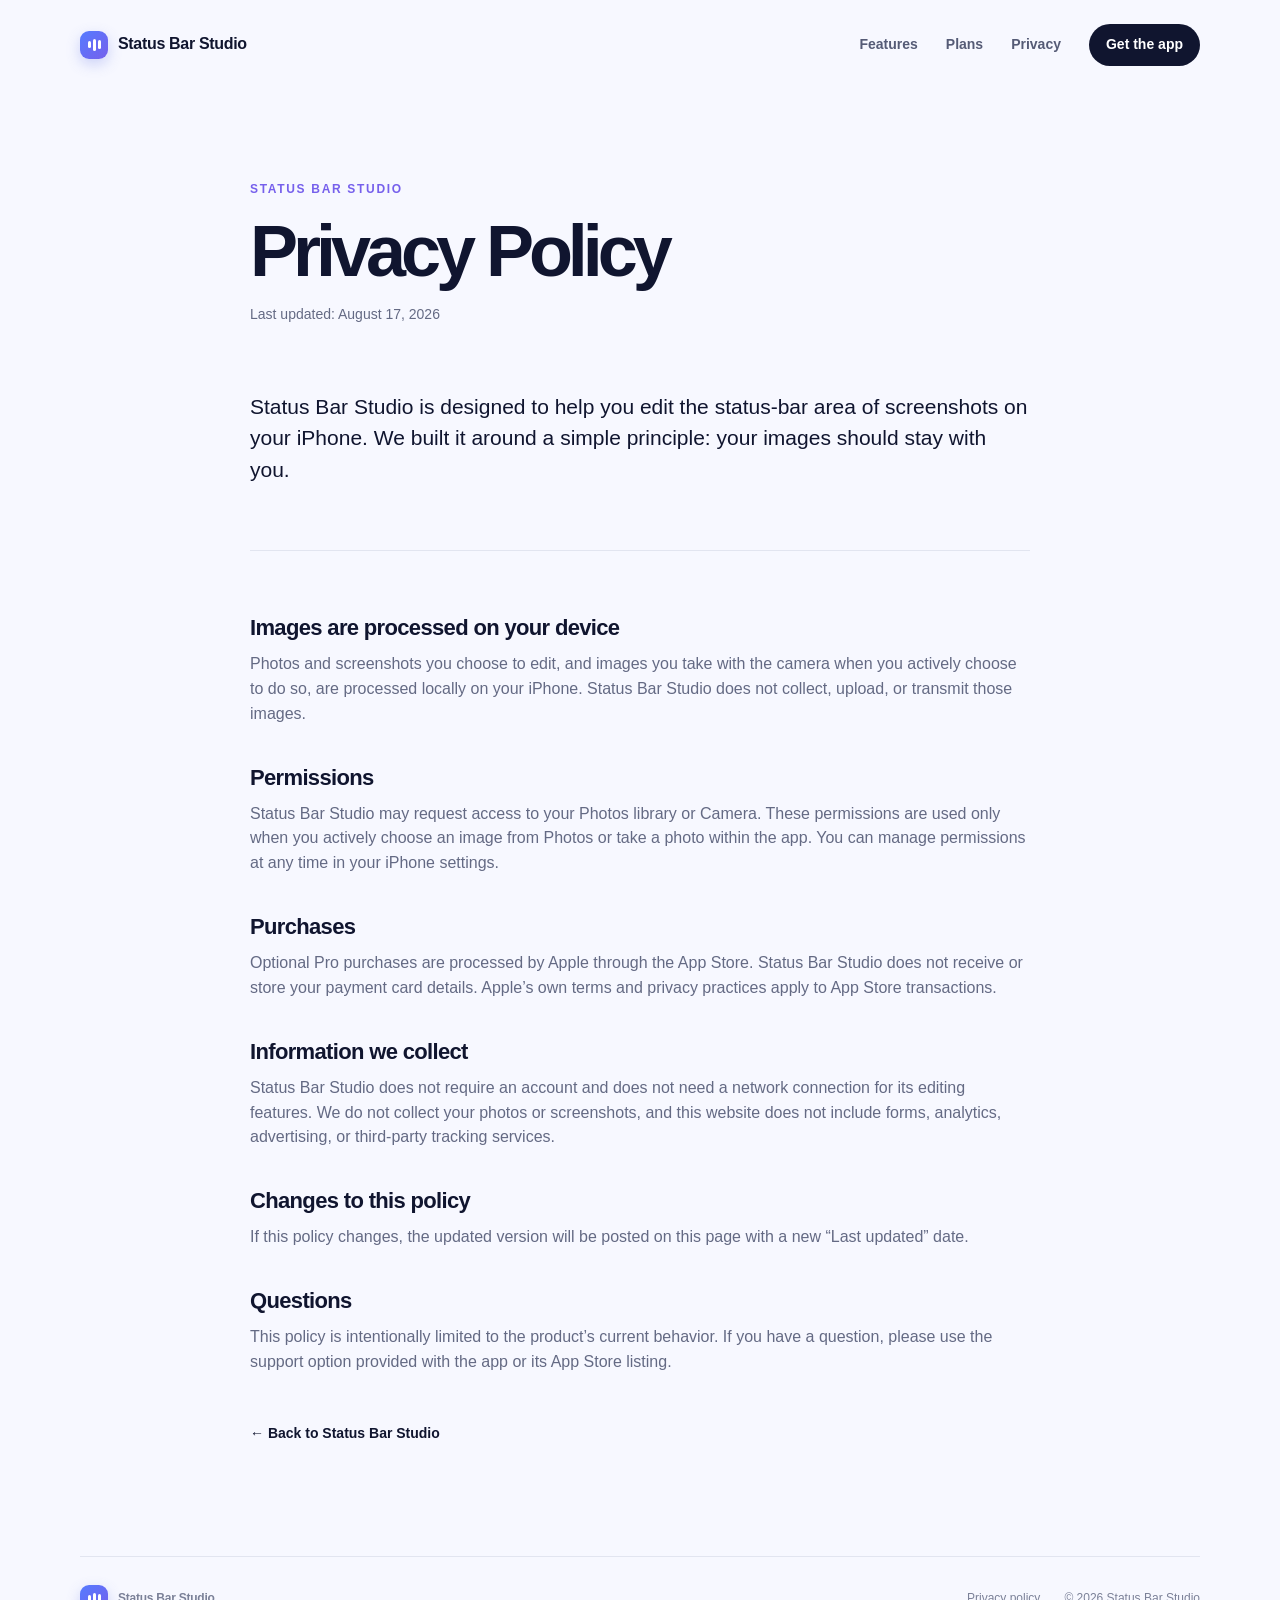
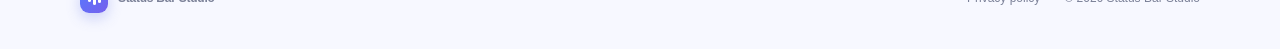
==== privacy/index.html @ 8bffb2fb "feat: add Status Bar Studio marketing site" ====
<!doctype html>
<html lang="en">
  <head>
    <meta charset="utf-8">
    <meta name="viewport" content="width=device-width, initial-scale=1">
    <meta name="description" content="Privacy policy for Status Bar Studio. Photos and screenshots are processed locally on your iPhone.">
    <meta name="theme-color" content="#f7f8ff">
    <title>Privacy Policy — Status Bar Studio</title>
    <link rel="stylesheet" href="../styles.css">
    <script defer src="../script.js"></script>
  </head>
  <body>
    <header class="site-header"><a class="brand" href="../" aria-label="Status Bar Studio home"><span class="brand-mark" aria-hidden="true"><span></span><span></span><span></span></span><span>Status Bar Studio</span></a><button class="menu-toggle" type="button" aria-expanded="false" aria-controls="site-nav">Menu</button><nav id="site-nav" class="site-nav" aria-label="Main navigation"><a href="../#features">Features</a><a href="../#plans">Plans</a><a href="./" aria-current="page">Privacy</a><a class="nav-cta" href="../#plans">Get the app</a></nav></header>
    <main class="legal-page section-shell"><p class="eyebrow">Status Bar Studio</p><h1>Privacy Policy</h1><p class="legal-updated">Last updated: August 17, 2026</p><div class="legal-intro"><p>Status Bar Studio is designed to help you edit the status-bar area of screenshots on your iPhone. We built it around a simple principle: your images should stay with you.</p></div><div class="legal-content"><h2>Images are processed on your device</h2><p>Photos and screenshots you choose to edit, and images you take with the camera when you actively choose to do so, are processed locally on your iPhone. Status Bar Studio does not collect, upload, or transmit those images.</p><h2>Permissions</h2><p>Status Bar Studio may request access to your Photos library or Camera. These permissions are used only when you actively choose an image from Photos or take a photo within the app. You can manage permissions at any time in your iPhone settings.</p><h2>Purchases</h2><p>Optional Pro purchases are processed by Apple through the App Store. Status Bar Studio does not receive or store your payment card details. Apple’s own terms and privacy practices apply to App Store transactions.</p><h2>Information we collect</h2><p>Status Bar Studio does not require an account and does not need a network connection for its editing features. We do not collect your photos or screenshots, and this website does not include forms, analytics, advertising, or third-party tracking services.</p><h2>Changes to this policy</h2><p>If this policy changes, the updated version will be posted on this page with a new “Last updated” date.</p><h2>Questions</h2><p>This policy is intentionally limited to the product’s current behavior. If you have a question, please use the support option provided with the app or its App Store listing.</p></div><a class="back-link" href="../">← Back to Status Bar Studio</a></main>
    <footer class="site-footer section-shell"><a class="brand" href="../"><span class="brand-mark" aria-hidden="true"><span></span><span></span><span></span></span><span>Status Bar Studio</span></a><div class="footer-links"><a href="./">Privacy policy</a><span>© <span id="year">2026</span> Status Bar Studio</span></div></footer>
  </body>
</html>
---- styles.css ----
:root{--ink:#10152f;--muted:#646a84;--line:#e2e5f0;--blue:#557bff;--purple:#7660ec;--soft:#f7f8ff;--white:#fff;--shadow:0 24px 70px rgba(63,72,142,.15)}*{box-sizing:border-box}html{scroll-behavior:smooth}body{margin:0;color:var(--ink);background:var(--soft);font-family:-apple-system,BlinkMacSystemFont,"Segoe UI",sans-serif;line-height:1.55}a{color:inherit;text-decoration:none}a:focus-visible,button:focus-visible{outline:3px solid #1c8fff;outline-offset:4px}.section-shell,.site-header{width:min(1120px,calc(100% - 40px));margin-inline:auto}.site-header{display:flex;align-items:center;justify-content:space-between;padding:24px 0}.brand{display:inline-flex;align-items:center;gap:10px;font-weight:750;letter-spacing:-.02em}.brand-mark{width:28px;height:28px;border-radius:9px;background:linear-gradient(135deg,var(--blue),var(--purple));display:inline-flex;align-items:center;justify-content:center;gap:2px;box-shadow:0 5px 14px #6877e64d}.brand-mark span{width:3px;border-radius:3px;background:#fff}.brand-mark span:nth-child(1){height:7px}.brand-mark span:nth-child(2){height:12px}.brand-mark span:nth-child(3){height:9px}.site-nav{display:flex;gap:28px;align-items:center;font-size:14px;font-weight:600;color:#555b76}.site-nav a:hover,.footer-links a:hover,.text-link:hover,.arrow-link:hover{color:var(--purple)}.nav-cta{color:var(--white)!important;background:var(--ink);border-radius:999px;padding:10px 17px}.menu-toggle{display:none;border:0;background:none;color:var(--ink);font:inherit;font-weight:650}.hero{min-height:650px;display:grid;grid-template-columns:1fr 1fr;align-items:center;gap:40px;padding-top:40px;padding-bottom:55px}.eyebrow{margin:0 0 16px;color:var(--purple);font-size:12px;letter-spacing:.14em;font-weight:800;text-transform:uppercase}.eyebrow-dot{display:inline-block;width:7px;height:7px;border-radius:50%;background:var(--blue);margin-right:8px;vertical-align:1px}.hero h1{font-size:clamp(48px,6vw,76px);line-height:1.02;letter-spacing:-.065em;margin:0 0 24px}.hero h1 em{font-style:normal;background:linear-gradient(110deg,var(--blue),var(--purple));background-clip:text;-webkit-background-clip:text;color:transparent}.hero-lede{max-width:475px;color:var(--muted);font-size:18px}.hero-actions{display:flex;align-items:center;gap:24px;margin:32px 0 20px}.button{display:inline-flex;align-items:center;justify-content:center;gap:10px;border-radius:999px;padding:13px 20px;font-weight:750;font-size:14px;transition:transform .2s,box-shadow .2s}.button:hover{transform:translateY(-2px);box-shadow:0 10px 24px #4c60bb33}.button-primary{color:#fff;background:linear-gradient(110deg,var(--blue),var(--purple))}.text-link,.arrow-link{font-weight:750;font-size:14px}.hero-note{font-size:13px;color:#747a91}.hero-note span{color:var(--purple)}.hero-art{height:500px;position:relative}.glow{position:absolute;border-radius:50%;filter:blur(2px)}.glow-one{width:300px;height:300px;background:#b7c4ff99;top:100px;left:80px}.glow-two{width:180px;height:180px;background:#d9c7ff99;right:0;top:0}.phone{position:absolute;width:205px;height:410px;border:7px solid #25294c;border-radius:34px;padding:7px;background:#31355b;box-shadow:var(--shadow)}.phone-front{right:75px;top:55px;transform:rotate(7deg);z-index:2}.phone-back{left:55px;top:100px;transform:rotate(-12deg);opacity:.8}.phone-screen{height:100%;border-radius:22px;position:relative;overflow:hidden;padding:18px 14px;color:#fff}.screen-blue{background:linear-gradient(155deg,#9fc4ff,#5267de 58%,#8e72e5)}.screen-purple{background:linear-gradient(155deg,#d6c8ff,#7061d7 58%,#4d62bd)}.status-time{font-size:12px;font-weight:700;position:absolute;top:14px;left:20px}.status-icons{position:absolute;top:15px;right:17px;display:flex;gap:3px}.status-icons i{display:block;width:8px;height:6px;border-radius:3px;background:#fff}.preview-card{position:absolute;top:112px;left:16px;right:16px;padding:20px 14px;border-radius:18px;background:#ffffff2e;backdrop-filter:blur(6px)}.preview-card span{font-size:10px;opacity:.8}.preview-card strong{display:block;margin-top:8px;font-size:22px;line-height:1.1}.preview-bottom{position:absolute;bottom:20px;left:20px;right:20px;height:6px;background:#ffffff5e;border-radius:6px}.floating-chip{position:absolute;z-index:3;background:#fff;padding:10px 14px;border-radius:14px;box-shadow:0 12px 30px #4853932e;font-size:12px;font-weight:750;color:var(--ink)}.floating-chip:first-letter{color:var(--purple)}.chip-top{right:0;top:92px}.chip-bottom{left:10px;bottom:70px}.trust-strip{border-top:1px solid var(--line);border-bottom:1px solid var(--line);padding:20px 0;display:flex;align-items:center;gap:18px;color:#8a8fa3;font-size:10px;letter-spacing:.14em;font-weight:800}.strip-line{height:1px;background:var(--line);flex:1}.intro{display:grid;grid-template-columns:1.1fr .9fr;gap:60px;padding-top:130px;padding-bottom:110px}.intro h2,.section-heading h2,.privacy-callout h2{font-size:clamp(34px,4vw,52px);letter-spacing:-.055em;line-height:1.05;margin:0}.intro-copy{align-self:end;color:var(--muted);font-size:17px;max-width:410px}.arrow-link{display:inline-block;color:var(--ink);margin-top:14px}.arrow-link span{color:var(--purple);margin-left:8px}.feature-section{padding-bottom:125px}.section-heading{margin-bottom:38px}.feature-grid{display:grid;grid-template-columns:repeat(3,1fr);gap:18px}.feature-card{background:var(--white);border:1px solid #eaebf3;border-radius:24px;padding:27px;min-height:250px;box-shadow:0 8px 30px #6a71a00b}.feature-card-large{grid-row:span 2;min-height:518px;background:linear-gradient(150deg,#eef2ff,#fff 65%)}.feature-card-wide{grid-column:span 2;min-height:250px;background:#ebe8ff}.card-number{color:#8b91a6;font-size:12px;font-weight:800;letter-spacing:.1em}.feature-card h3{font-size:22px;letter-spacing:-.03em;margin:26px 0 8px}.feature-card p{color:var(--muted);font-size:14px;margin:0;max-width:300px}.mini-editor{height:230px;margin-top:20px;border-radius:18px;background:linear-gradient(135deg,#7a98ff,#7966dc);position:relative;color:#fff;box-shadow:0 16px 25px #5d6fd633}.mini-time{position:absolute;top:18px;left:20px;font-weight:750}.mini-wifi{position:absolute;right:20px;top:18px}.edit-handle{position:absolute;bottom:22px;left:20px;right:20px;height:52px;border:2px solid #fff;border-radius:12px}.card-icon{font-size:38px;color:var(--purple);margin-top:28px}.history-dots{display:flex;gap:7px;margin-top:31px}.history-dots span{display:block;width:45px;height:45px;border-radius:12px;background:#fff}.history-dots span:nth-child(2){background:#b5aff5}.plans-section{padding:95px 0 120px}.centered{text-align:center}.centered>p:last-child{color:var(--muted);margin:16px auto 40px}.plan-grid{display:grid;grid-template-columns:repeat(3,1fr);gap:18px}.plan-card{background:#fff;border:1px solid var(--line);border-radius:23px;padding:30px}.plan-card-featured{color:#fff;background:linear-gradient(145deg,#5b7ff8,#7960dd);border-color:transparent;transform:translateY(-12px);box-shadow:0 20px 45px #6475d44d}.plan-label{font-weight:800;margin:0 0 20px}.popular{float:right;background:#ffffff29;border-radius:99px;padding:3px 8px;font-size:10px}.plan-card h3{font-size:37px;letter-spacing:-.06em;margin:0}.plan-card h3 span{display:block;color:var(--muted);font-size:13px;letter-spacing:0;font-weight:500;margin-top:3px}.plan-card-featured h3 span,.plan-card-featured p{color:#e3e5ff}.plan-card>p:not(.plan-label){color:var(--muted);font-size:14px;margin:10px 0 25px}.button-light{border:1px solid var(--line);width:100%}.button-white{background:#fff;color:var(--ink);width:100%}.pricing-note{text-align:center;color:#8b90a4;font-size:12px;margin:28px 0 0}.privacy-callout{display:flex;align-items:center;gap:34px;padding:55px 65px;margin-bottom:100px;background:#e9ecff;border-radius:30px}.privacy-symbol{display:grid;place-items:center;width:73px;height:73px;border-radius:22px;color:#fff;background:linear-gradient(135deg,var(--blue),var(--purple));font-size:42px}.privacy-callout p:not(.eyebrow){color:#5d6380;max-width:670px}.site-footer{border-top:1px solid var(--line);padding:28px 0 36px;display:flex;justify-content:space-between;align-items:center;font-size:12px;color:#7b8198}.footer-links{display:flex;gap:24px}.legal-page{max-width:780px;padding:90px 0 110px}.legal-page h1{font-size:clamp(48px,8vw,72px);letter-spacing:-.07em;line-height:1.05;margin:0 0 12px}.legal-updated{color:var(--muted);font-size:14px}.legal-intro{font-size:21px;line-height:1.5;padding:30px 0 12px}.legal-content{border-top:1px solid var(--line);margin-top:32px;padding-top:26px}.legal-content h2{font-size:22px;letter-spacing:-.03em;margin:34px 0 7px}.legal-content p{color:var(--muted);margin:0}.back-link{display:inline-block;margin-top:48px;font-weight:750;font-size:14px}@media(max-width:760px){.section-shell,.site-header{width:min(100% - 32px,560px)}.site-header{padding:18px 0}.menu-toggle{display:block}.site-nav{display:none;position:absolute;top:68px;left:16px;right:16px;z-index:10;flex-direction:column;align-items:stretch;gap:0;padding:10px;background:#fff;border:1px solid var(--line);border-radius:18px;box-shadow:var(--shadow)}.site-nav.is-open{display:flex}.site-nav a{padding:12px 14px}.hero{display:block;padding-top:58px;min-height:0}.hero h1{font-size:52px}.hero-art{height:420px;margin-top:25px;transform:scale(.86);transform-origin:top center}.phone-front{right:42px}.phone-back{left:20px}.chip-top{right:5px}.chip-bottom{left:0}.trust-strip{gap:8px;justify-content:space-between;font-size:8px}.strip-line{display:none}.intro{display:block;padding-top:90px;padding-bottom:80px}.intro-copy{margin-top:26px}.feature-grid,.plan-grid{grid-template-columns:1fr}.feature-card-large{grid-row:auto;min-height:440px}.feature-card-wide{grid-column:auto}.plans-section{padding-top:70px}.plan-card-featured{transform:none}.privacy-callout{display:block;padding:32px;margin-bottom:70px}.privacy-symbol{margin-bottom:24px}.site-footer{display:block}.footer-links{margin-top:18px;flex-wrap:wrap}.legal-page{padding-top:65px}.legal-intro{font-size:18px}}
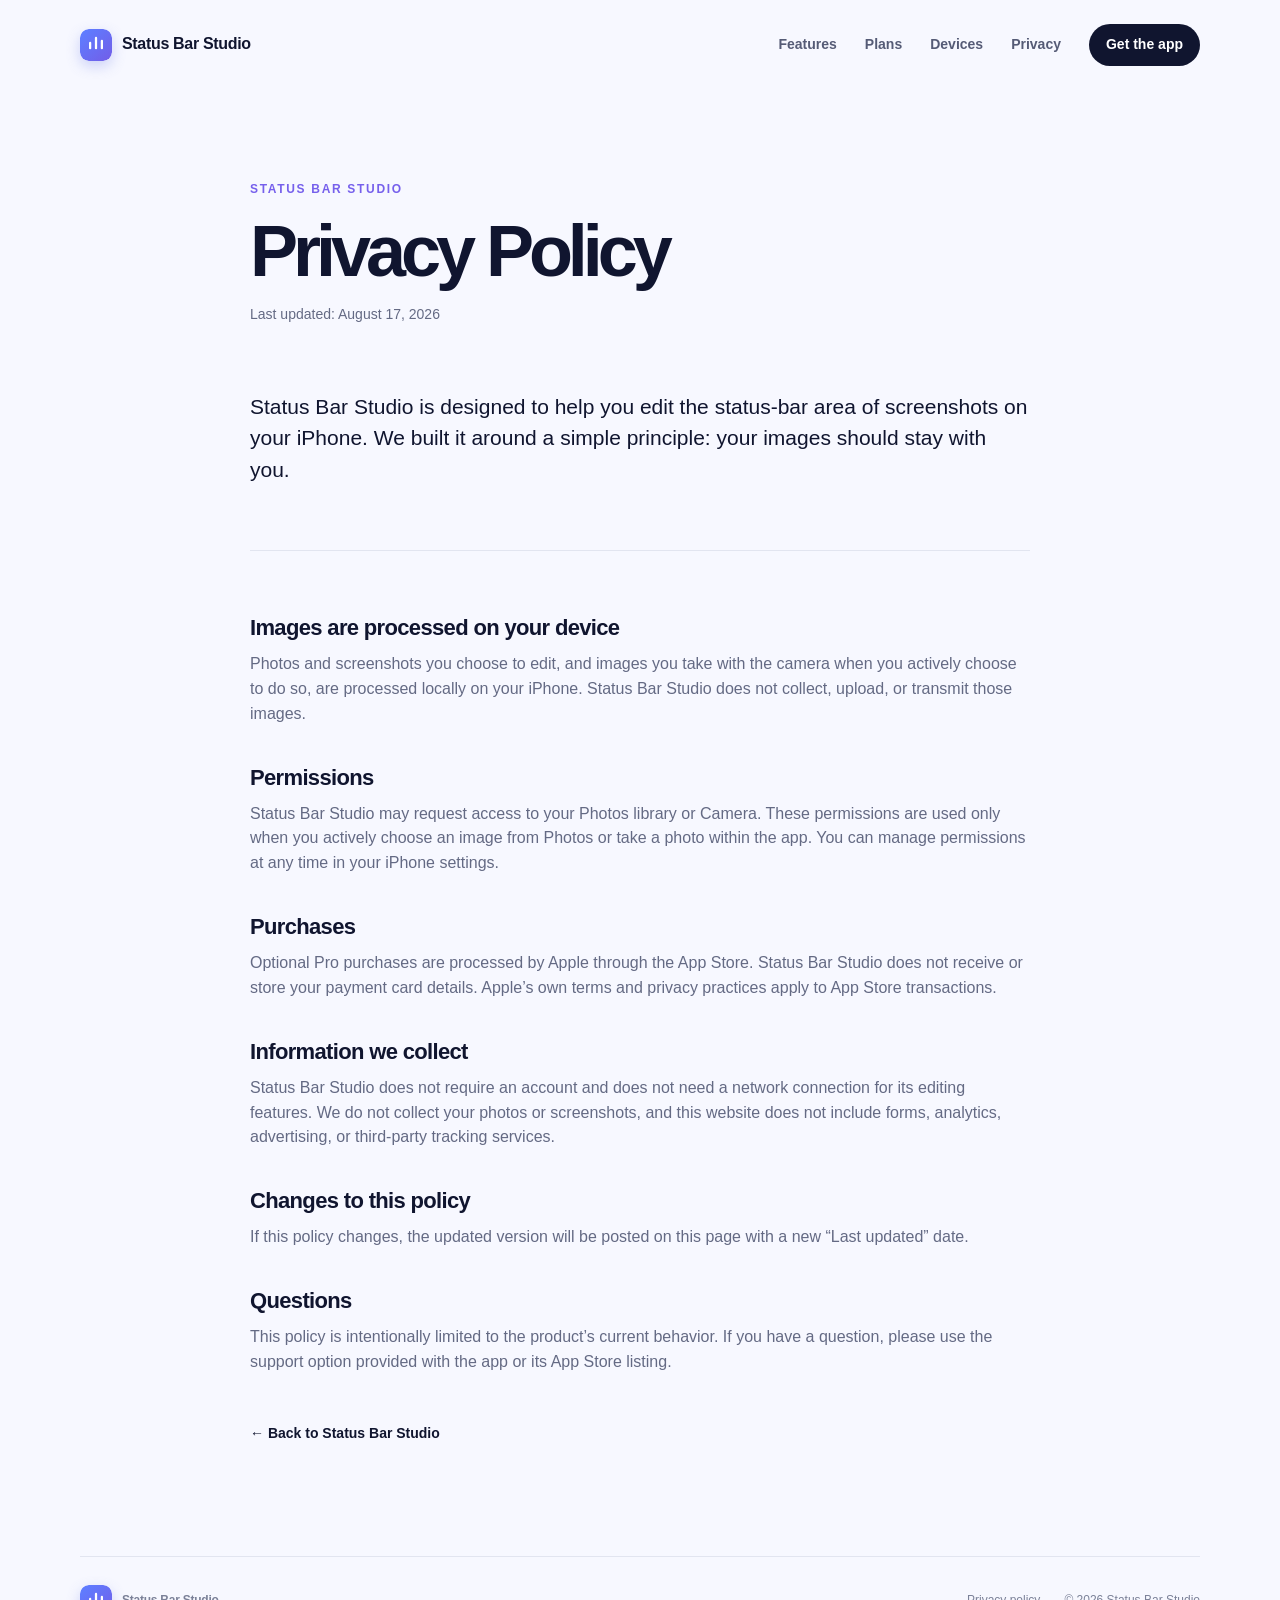
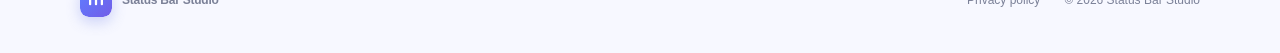
==== commit 90dc412c: "feat: refresh website branding and device support" ====
--- a/privacy/index.html
+++ b/privacy/index.html
@@ -10,8 +10,8 @@
     <script defer src="../script.js"></script>
   </head>
   <body>
-    <header class="site-header"><a class="brand" href="../" aria-label="Status Bar Studio home"><span class="brand-mark" aria-hidden="true"><span></span><span></span><span></span></span><span>Status Bar Studio</span></a><button class="menu-toggle" type="button" aria-expanded="false" aria-controls="site-nav">Menu</button><nav id="site-nav" class="site-nav" aria-label="Main navigation"><a href="../#features">Features</a><a href="../#plans">Plans</a><a href="./" aria-current="page">Privacy</a><a class="nav-cta" href="../#plans">Get the app</a></nav></header>
+    <header class="site-header"><a class="brand" href="../" aria-label="Status Bar Studio home"><img class="brand-icon" src="../assets/app-icon.svg" alt=""><span>Status Bar Studio</span></a><button class="menu-toggle" type="button" aria-expanded="false" aria-controls="site-nav">Menu</button><nav id="site-nav" class="site-nav" aria-label="Main navigation"><a href="../#features">Features</a><a href="../#plans">Plans</a><a href="../#devices">Devices</a><a href="./" aria-current="page">Privacy</a><a class="nav-cta" href="../#plans">Get the app</a></nav></header>
     <main class="legal-page section-shell"><p class="eyebrow">Status Bar Studio</p><h1>Privacy Policy</h1><p class="legal-updated">Last updated: August 17, 2026</p><div class="legal-intro"><p>Status Bar Studio is designed to help you edit the status-bar area of screenshots on your iPhone. We built it around a simple principle: your images should stay with you.</p></div><div class="legal-content"><h2>Images are processed on your device</h2><p>Photos and screenshots you choose to edit, and images you take with the camera when you actively choose to do so, are processed locally on your iPhone. Status Bar Studio does not collect, upload, or transmit those images.</p><h2>Permissions</h2><p>Status Bar Studio may request access to your Photos library or Camera. These permissions are used only when you actively choose an image from Photos or take a photo within the app. You can manage permissions at any time in your iPhone settings.</p><h2>Purchases</h2><p>Optional Pro purchases are processed by Apple through the App Store. Status Bar Studio does not receive or store your payment card details. Apple’s own terms and privacy practices apply to App Store transactions.</p><h2>Information we collect</h2><p>Status Bar Studio does not require an account and does not need a network connection for its editing features. We do not collect your photos or screenshots, and this website does not include forms, analytics, advertising, or third-party tracking services.</p><h2>Changes to this policy</h2><p>If this policy changes, the updated version will be posted on this page with a new “Last updated” date.</p><h2>Questions</h2><p>This policy is intentionally limited to the product’s current behavior. If you have a question, please use the support option provided with the app or its App Store listing.</p></div><a class="back-link" href="../">← Back to Status Bar Studio</a></main>
-    <footer class="site-footer section-shell"><a class="brand" href="../"><span class="brand-mark" aria-hidden="true"><span></span><span></span><span></span></span><span>Status Bar Studio</span></a><div class="footer-links"><a href="./">Privacy policy</a><span>© <span id="year">2026</span> Status Bar Studio</span></div></footer>
+    <footer class="site-footer section-shell"><a class="brand" href="../"><img class="brand-icon" src="../assets/app-icon.svg" alt=""><span>Status Bar Studio</span></a><div class="footer-links"><a href="./">Privacy policy</a><span>© <span id="year">2026</span> Status Bar Studio</span></div></footer>
   </body>
 </html>
--- a/styles.css
+++ b/styles.css
@@ -1 +1,3 @@
 :root{--ink:#10152f;--muted:#646a84;--line:#e2e5f0;--blue:#557bff;--purple:#7660ec;--soft:#f7f8ff;--white:#fff;--shadow:0 24px 70px rgba(63,72,142,.15)}*{box-sizing:border-box}html{scroll-behavior:smooth}body{margin:0;color:var(--ink);background:var(--soft);font-family:-apple-system,BlinkMacSystemFont,"Segoe UI",sans-serif;line-height:1.55}a{color:inherit;text-decoration:none}a:focus-visible,button:focus-visible{outline:3px solid #1c8fff;outline-offset:4px}.section-shell,.site-header{width:min(1120px,calc(100% - 40px));margin-inline:auto}.site-header{display:flex;align-items:center;justify-content:space-between;padding:24px 0}.brand{display:inline-flex;align-items:center;gap:10px;font-weight:750;letter-spacing:-.02em}.brand-mark{width:28px;height:28px;border-radius:9px;background:linear-gradient(135deg,var(--blue),var(--purple));display:inline-flex;align-items:center;justify-content:center;gap:2px;box-shadow:0 5px 14px #6877e64d}.brand-mark span{width:3px;border-radius:3px;background:#fff}.brand-mark span:nth-child(1){height:7px}.brand-mark span:nth-child(2){height:12px}.brand-mark span:nth-child(3){height:9px}.site-nav{display:flex;gap:28px;align-items:center;font-size:14px;font-weight:600;color:#555b76}.site-nav a:hover,.footer-links a:hover,.text-link:hover,.arrow-link:hover{color:var(--purple)}.nav-cta{color:var(--white)!important;background:var(--ink);border-radius:999px;padding:10px 17px}.menu-toggle{display:none;border:0;background:none;color:var(--ink);font:inherit;font-weight:650}.hero{min-height:650px;display:grid;grid-template-columns:1fr 1fr;align-items:center;gap:40px;padding-top:40px;padding-bottom:55px}.eyebrow{margin:0 0 16px;color:var(--purple);font-size:12px;letter-spacing:.14em;font-weight:800;text-transform:uppercase}.eyebrow-dot{display:inline-block;width:7px;height:7px;border-radius:50%;background:var(--blue);margin-right:8px;vertical-align:1px}.hero h1{font-size:clamp(48px,6vw,76px);line-height:1.02;letter-spacing:-.065em;margin:0 0 24px}.hero h1 em{font-style:normal;background:linear-gradient(110deg,var(--blue),var(--purple));background-clip:text;-webkit-background-clip:text;color:transparent}.hero-lede{max-width:475px;color:var(--muted);font-size:18px}.hero-actions{display:flex;align-items:center;gap:24px;margin:32px 0 20px}.button{display:inline-flex;align-items:center;justify-content:center;gap:10px;border-radius:999px;padding:13px 20px;font-weight:750;font-size:14px;transition:transform .2s,box-shadow .2s}.button:hover{transform:translateY(-2px);box-shadow:0 10px 24px #4c60bb33}.button-primary{color:#fff;background:linear-gradient(110deg,var(--blue),var(--purple))}.text-link,.arrow-link{font-weight:750;font-size:14px}.hero-note{font-size:13px;color:#747a91}.hero-note span{color:var(--purple)}.hero-art{height:500px;position:relative}.glow{position:absolute;border-radius:50%;filter:blur(2px)}.glow-one{width:300px;height:300px;background:#b7c4ff99;top:100px;left:80px}.glow-two{width:180px;height:180px;background:#d9c7ff99;right:0;top:0}.phone{position:absolute;width:205px;height:410px;border:7px solid #25294c;border-radius:34px;padding:7px;background:#31355b;box-shadow:var(--shadow)}.phone-front{right:75px;top:55px;transform:rotate(7deg);z-index:2}.phone-back{left:55px;top:100px;transform:rotate(-12deg);opacity:.8}.phone-screen{height:100%;border-radius:22px;position:relative;overflow:hidden;padding:18px 14px;color:#fff}.screen-blue{background:linear-gradient(155deg,#9fc4ff,#5267de 58%,#8e72e5)}.screen-purple{background:linear-gradient(155deg,#d6c8ff,#7061d7 58%,#4d62bd)}.status-time{font-size:12px;font-weight:700;position:absolute;top:14px;left:20px}.status-icons{position:absolute;top:15px;right:17px;display:flex;gap:3px}.status-icons i{display:block;width:8px;height:6px;border-radius:3px;background:#fff}.preview-card{position:absolute;top:112px;left:16px;right:16px;padding:20px 14px;border-radius:18px;background:#ffffff2e;backdrop-filter:blur(6px)}.preview-card span{font-size:10px;opacity:.8}.preview-card strong{display:block;margin-top:8px;font-size:22px;line-height:1.1}.preview-bottom{position:absolute;bottom:20px;left:20px;right:20px;height:6px;background:#ffffff5e;border-radius:6px}.floating-chip{position:absolute;z-index:3;background:#fff;padding:10px 14px;border-radius:14px;box-shadow:0 12px 30px #4853932e;font-size:12px;font-weight:750;color:var(--ink)}.floating-chip:first-letter{color:var(--purple)}.chip-top{right:0;top:92px}.chip-bottom{left:10px;bottom:70px}.trust-strip{border-top:1px solid var(--line);border-bottom:1px solid var(--line);padding:20px 0;display:flex;align-items:center;gap:18px;color:#8a8fa3;font-size:10px;letter-spacing:.14em;font-weight:800}.strip-line{height:1px;background:var(--line);flex:1}.intro{display:grid;grid-template-columns:1.1fr .9fr;gap:60px;padding-top:130px;padding-bottom:110px}.intro h2,.section-heading h2,.privacy-callout h2{font-size:clamp(34px,4vw,52px);letter-spacing:-.055em;line-height:1.05;margin:0}.intro-copy{align-self:end;color:var(--muted);font-size:17px;max-width:410px}.arrow-link{display:inline-block;color:var(--ink);margin-top:14px}.arrow-link span{color:var(--purple);margin-left:8px}.feature-section{padding-bottom:125px}.section-heading{margin-bottom:38px}.feature-grid{display:grid;grid-template-columns:repeat(3,1fr);gap:18px}.feature-card{background:var(--white);border:1px solid #eaebf3;border-radius:24px;padding:27px;min-height:250px;box-shadow:0 8px 30px #6a71a00b}.feature-card-large{grid-row:span 2;min-height:518px;background:linear-gradient(150deg,#eef2ff,#fff 65%)}.feature-card-wide{grid-column:span 2;min-height:250px;background:#ebe8ff}.card-number{color:#8b91a6;font-size:12px;font-weight:800;letter-spacing:.1em}.feature-card h3{font-size:22px;letter-spacing:-.03em;margin:26px 0 8px}.feature-card p{color:var(--muted);font-size:14px;margin:0;max-width:300px}.mini-editor{height:230px;margin-top:20px;border-radius:18px;background:linear-gradient(135deg,#7a98ff,#7966dc);position:relative;color:#fff;box-shadow:0 16px 25px #5d6fd633}.mini-time{position:absolute;top:18px;left:20px;font-weight:750}.mini-wifi{position:absolute;right:20px;top:18px}.edit-handle{position:absolute;bottom:22px;left:20px;right:20px;height:52px;border:2px solid #fff;border-radius:12px}.card-icon{font-size:38px;color:var(--purple);margin-top:28px}.history-dots{display:flex;gap:7px;margin-top:31px}.history-dots span{display:block;width:45px;height:45px;border-radius:12px;background:#fff}.history-dots span:nth-child(2){background:#b5aff5}.plans-section{padding:95px 0 120px}.centered{text-align:center}.centered>p:last-child{color:var(--muted);margin:16px auto 40px}.plan-grid{display:grid;grid-template-columns:repeat(3,1fr);gap:18px}.plan-card{background:#fff;border:1px solid var(--line);border-radius:23px;padding:30px}.plan-card-featured{color:#fff;background:linear-gradient(145deg,#5b7ff8,#7960dd);border-color:transparent;transform:translateY(-12px);box-shadow:0 20px 45px #6475d44d}.plan-label{font-weight:800;margin:0 0 20px}.popular{float:right;background:#ffffff29;border-radius:99px;padding:3px 8px;font-size:10px}.plan-card h3{font-size:37px;letter-spacing:-.06em;margin:0}.plan-card h3 span{display:block;color:var(--muted);font-size:13px;letter-spacing:0;font-weight:500;margin-top:3px}.plan-card-featured h3 span,.plan-card-featured p{color:#e3e5ff}.plan-card>p:not(.plan-label){color:var(--muted);font-size:14px;margin:10px 0 25px}.button-light{border:1px solid var(--line);width:100%}.button-white{background:#fff;color:var(--ink);width:100%}.pricing-note{text-align:center;color:#8b90a4;font-size:12px;margin:28px 0 0}.privacy-callout{display:flex;align-items:center;gap:34px;padding:55px 65px;margin-bottom:100px;background:#e9ecff;border-radius:30px}.privacy-symbol{display:grid;place-items:center;width:73px;height:73px;border-radius:22px;color:#fff;background:linear-gradient(135deg,var(--blue),var(--purple));font-size:42px}.privacy-callout p:not(.eyebrow){color:#5d6380;max-width:670px}.site-footer{border-top:1px solid var(--line);padding:28px 0 36px;display:flex;justify-content:space-between;align-items:center;font-size:12px;color:#7b8198}.footer-links{display:flex;gap:24px}.legal-page{max-width:780px;padding:90px 0 110px}.legal-page h1{font-size:clamp(48px,8vw,72px);letter-spacing:-.07em;line-height:1.05;margin:0 0 12px}.legal-updated{color:var(--muted);font-size:14px}.legal-intro{font-size:21px;line-height:1.5;padding:30px 0 12px}.legal-content{border-top:1px solid var(--line);margin-top:32px;padding-top:26px}.legal-content h2{font-size:22px;letter-spacing:-.03em;margin:34px 0 7px}.legal-content p{color:var(--muted);margin:0}.back-link{display:inline-block;margin-top:48px;font-weight:750;font-size:14px}@media(max-width:760px){.section-shell,.site-header{width:min(100% - 32px,560px)}.site-header{padding:18px 0}.menu-toggle{display:block}.site-nav{display:none;position:absolute;top:68px;left:16px;right:16px;z-index:10;flex-direction:column;align-items:stretch;gap:0;padding:10px;background:#fff;border:1px solid var(--line);border-radius:18px;box-shadow:var(--shadow)}.site-nav.is-open{display:flex}.site-nav a{padding:12px 14px}.hero{display:block;padding-top:58px;min-height:0}.hero h1{font-size:52px}.hero-art{height:420px;margin-top:25px;transform:scale(.86);transform-origin:top center}.phone-front{right:42px}.phone-back{left:20px}.chip-top{right:5px}.chip-bottom{left:0}.trust-strip{gap:8px;justify-content:space-between;font-size:8px}.strip-line{display:none}.intro{display:block;padding-top:90px;padding-bottom:80px}.intro-copy{margin-top:26px}.feature-grid,.plan-grid{grid-template-columns:1fr}.feature-card-large{grid-row:auto;min-height:440px}.feature-card-wide{grid-column:auto}.plans-section{padding-top:70px}.plan-card-featured{transform:none}.privacy-callout{display:block;padding:32px;margin-bottom:70px}.privacy-symbol{margin-bottom:24px}.site-footer{display:block}.footer-links{margin-top:18px;flex-wrap:wrap}.legal-page{padding-top:65px}.legal-intro{font-size:18px}}
+.brand-icon{object-fit:cover}.free-export{display:flex;align-items:center;gap:28px;margin-bottom:125px;padding:34px 40px;background:linear-gradient(110deg,#e9edff,#f0eaff);border:1px solid #dfe4ff;border-radius:28px}.free-export h2{max-width:700px;font-size:clamp(28px,3vw,42px);letter-spacing:-.05em;line-height:1.06;margin:0 0 10px}.free-export p:not(.eyebrow){color:var(--muted);margin:0;max-width:700px}.free-export-icon{flex:0 0 74px;width:74px;height:74px;border-radius:23px;background:linear-gradient(135deg,var(--blue),var(--purple));display:flex;align-items:center;justify-content:center;gap:5px;box-shadow:0 14px 28px #6b72d633}.free-export-icon span{width:7px;border-radius:7px;background:#fff}.free-export-icon span:nth-child(1){height:24px}.free-export-icon span:nth-child(2){height:42px}.free-export-icon span:nth-child(3){height:32px}.devices-section{padding-bottom:125px}.devices-section .section-heading>p:last-child{color:var(--muted);max-width:650px;margin:16px 0 0}.device-grid{display:grid;grid-template-columns:repeat(3,1fr);gap:14px}.device-card{background:#fff;border:1px solid var(--line);border-radius:20px;padding:22px;min-height:155px}.device-size{display:inline-block;color:var(--purple);background:#eeeaff;border-radius:999px;padding:5px 9px;font-size:11px;font-weight:800;letter-spacing:.04em}.device-card h3{font-size:18px;line-height:1.15;letter-spacing:-.025em;margin:18px 0 7px}.device-card p{color:var(--muted);font-size:13px;margin:0}.hero-free{display:inline-block;color:#4d5681;background:#e8edff;border:1px solid #d7dfff;border-radius:999px;padding:8px 13px;font-size:13px;margin:0 0 9px}.hero-free strong{color:var(--purple)}@media(max-width:760px){.free-export{display:block;margin-bottom:90px;padding:28px}.free-export-icon{margin-bottom:24px}.device-grid{grid-template-columns:1fr}.devices-section{padding-bottom:90px}}
+.site-header .brand-icon,.site-footer .brand-icon{width:32px;height:32px;object-fit:cover;border-radius:9px;box-shadow:0 5px 14px #6877e64d}
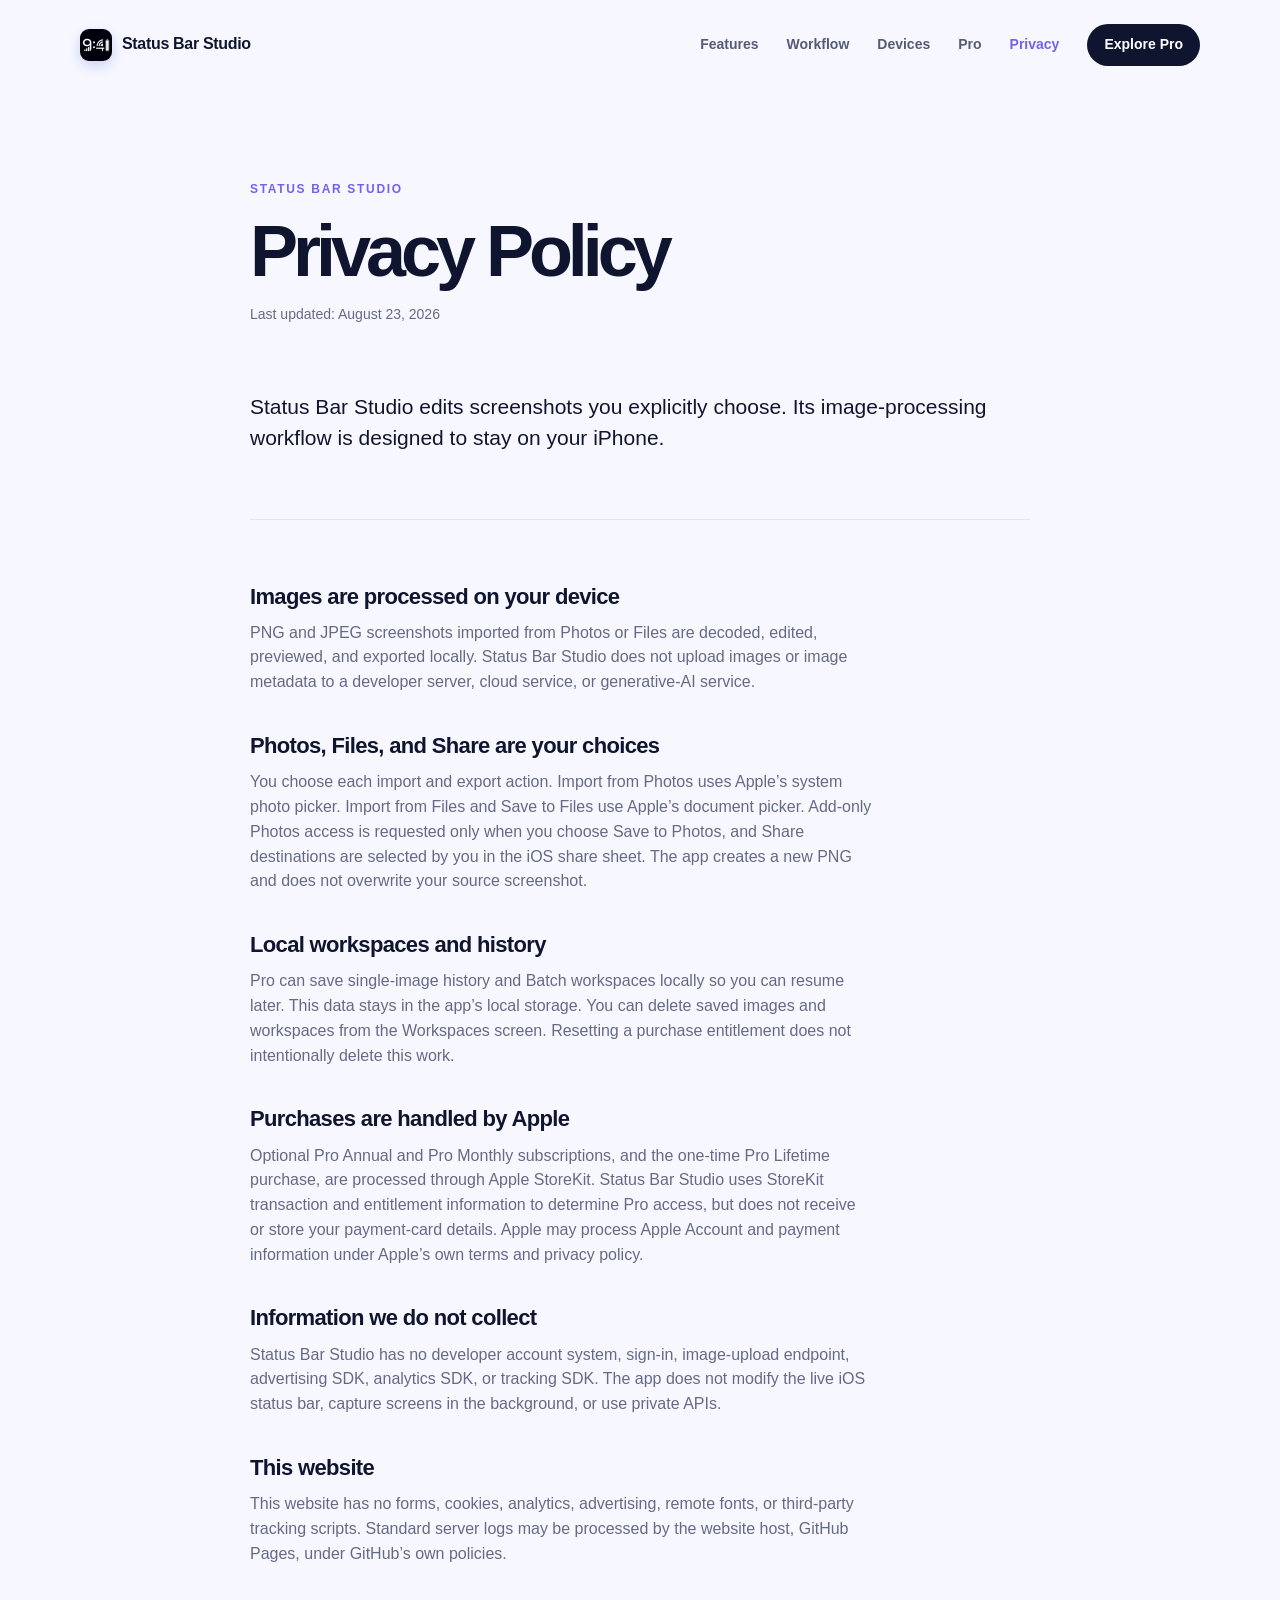
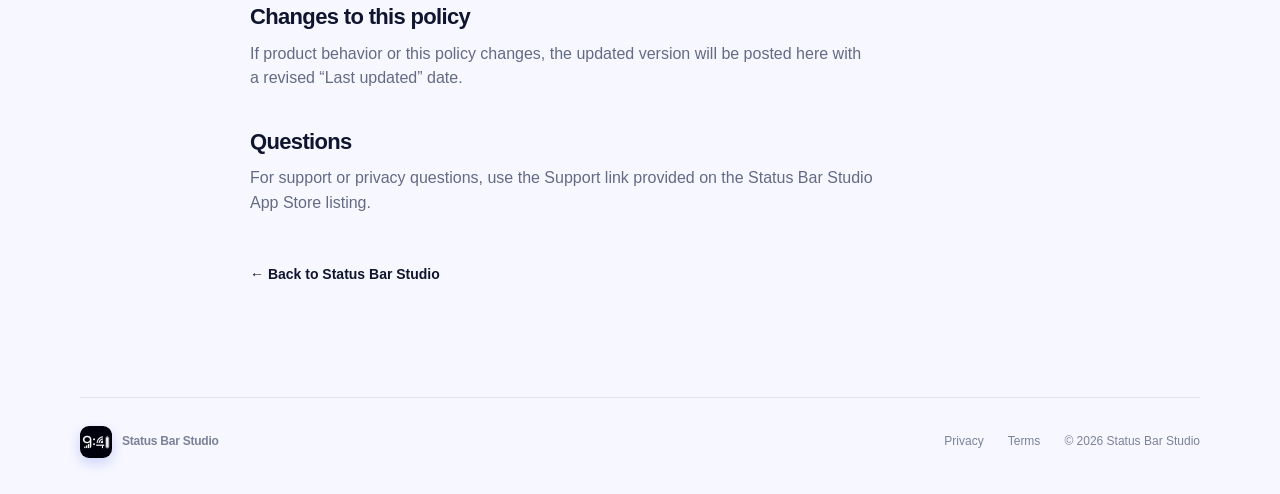
==== commit d739efb7: "Refresh website product and privacy content" ====
--- a/privacy/index.html
+++ b/privacy/index.html
@@ -3,15 +3,78 @@
   <head>
     <meta charset="utf-8">
     <meta name="viewport" content="width=device-width, initial-scale=1">
-    <meta name="description" content="Privacy policy for Status Bar Studio. Photos and screenshots are processed locally on your iPhone.">
+    <meta name="description" content="Privacy policy for Status Bar Studio. Imported screenshots are processed entirely on your iPhone and are not uploaded.">
     <meta name="theme-color" content="#f7f8ff">
+    <meta property="og:type" content="website">
+    <meta property="og:title" content="Privacy Policy — Status Bar Studio">
+    <meta property="og:description" content="Learn how Status Bar Studio processes images, local workspaces, and Apple purchases.">
+    <meta property="og:url" content="https://peterjiajunzhang.github.io/StatusBarStudioCom/privacy/">
+    <link rel="canonical" href="https://peterjiajunzhang.github.io/StatusBarStudioCom/privacy/">
+    <link rel="icon" href="../assets/app-icon.png">
     <title>Privacy Policy — Status Bar Studio</title>
     <link rel="stylesheet" href="../styles.css">
     <script defer src="../script.js"></script>
   </head>
   <body>
-    <header class="site-header"><a class="brand" href="../" aria-label="Status Bar Studio home"><img class="brand-icon" src="../assets/app-icon.svg" alt=""><span>Status Bar Studio</span></a><button class="menu-toggle" type="button" aria-expanded="false" aria-controls="site-nav">Menu</button><nav id="site-nav" class="site-nav" aria-label="Main navigation"><a href="../#features">Features</a><a href="../#plans">Plans</a><a href="../#devices">Devices</a><a href="./" aria-current="page">Privacy</a><a class="nav-cta" href="../#plans">Get the app</a></nav></header>
-    <main class="legal-page section-shell"><p class="eyebrow">Status Bar Studio</p><h1>Privacy Policy</h1><p class="legal-updated">Last updated: August 17, 2026</p><div class="legal-intro"><p>Status Bar Studio is designed to help you edit the status-bar area of screenshots on your iPhone. We built it around a simple principle: your images should stay with you.</p></div><div class="legal-content"><h2>Images are processed on your device</h2><p>Photos and screenshots you choose to edit, and images you take with the camera when you actively choose to do so, are processed locally on your iPhone. Status Bar Studio does not collect, upload, or transmit those images.</p><h2>Permissions</h2><p>Status Bar Studio may request access to your Photos library or Camera. These permissions are used only when you actively choose an image from Photos or take a photo within the app. You can manage permissions at any time in your iPhone settings.</p><h2>Purchases</h2><p>Optional Pro purchases are processed by Apple through the App Store. Status Bar Studio does not receive or store your payment card details. Apple’s own terms and privacy practices apply to App Store transactions.</p><h2>Information we collect</h2><p>Status Bar Studio does not require an account and does not need a network connection for its editing features. We do not collect your photos or screenshots, and this website does not include forms, analytics, advertising, or third-party tracking services.</p><h2>Changes to this policy</h2><p>If this policy changes, the updated version will be posted on this page with a new “Last updated” date.</p><h2>Questions</h2><p>This policy is intentionally limited to the product’s current behavior. If you have a question, please use the support option provided with the app or its App Store listing.</p></div><a class="back-link" href="../">← Back to Status Bar Studio</a></main>
-    <footer class="site-footer section-shell"><a class="brand" href="../"><img class="brand-icon" src="../assets/app-icon.svg" alt=""><span>Status Bar Studio</span></a><div class="footer-links"><a href="./">Privacy policy</a><span>© <span id="year">2026</span> Status Bar Studio</span></div></footer>
+    <a class="skip-link" href="#main-content">Skip to content</a>
+    <header class="site-header">
+      <a class="brand" href="../" aria-label="Status Bar Studio home"><img class="brand-icon" src="../assets/app-icon.png" alt=""><span>Status Bar Studio</span></a>
+      <button class="menu-toggle" type="button" aria-expanded="false" aria-controls="site-nav">Menu</button>
+      <nav id="site-nav" class="site-nav" aria-label="Main navigation">
+        <a href="../#features">Features</a>
+        <a href="../#workflow">Workflow</a>
+        <a href="../#devices">Devices</a>
+        <a href="../#plans">Pro</a>
+        <a href="./" aria-current="page">Privacy</a>
+        <a class="nav-cta" href="../#plans">Explore Pro</a>
+      </nav>
+    </header>
+
+    <main id="main-content" class="legal-page section-shell">
+      <p class="eyebrow">Status Bar Studio</p>
+      <h1>Privacy Policy</h1>
+      <p class="legal-updated">Last updated: August 23, 2026</p>
+
+      <div class="legal-intro">
+        <p>Status Bar Studio edits screenshots you explicitly choose. Its image-processing workflow is designed to stay on your iPhone.</p>
+      </div>
+
+      <div class="legal-content">
+        <h2>Images are processed on your device</h2>
+        <p>PNG and JPEG screenshots imported from Photos or Files are decoded, edited, previewed, and exported locally. Status Bar Studio does not upload images or image metadata to a developer server, cloud service, or generative-AI service.</p>
+
+        <h2>Photos, Files, and Share are your choices</h2>
+        <p>You choose each import and export action. Import from Photos uses Apple’s system photo picker. Import from Files and Save to Files use Apple’s document picker. Add-only Photos access is requested only when you choose Save to Photos, and Share destinations are selected by you in the iOS share sheet. The app creates a new PNG and does not overwrite your source screenshot.</p>
+
+        <h2>Local workspaces and history</h2>
+        <p>Pro can save single-image history and Batch workspaces locally so you can resume later. This data stays in the app’s local storage. You can delete saved images and workspaces from the Workspaces screen. Resetting a purchase entitlement does not intentionally delete this work.</p>
+
+        <h2>Purchases are handled by Apple</h2>
+        <p>Optional Pro Annual and Pro Monthly subscriptions, and the one-time Pro Lifetime purchase, are processed through Apple StoreKit. Status Bar Studio uses StoreKit transaction and entitlement information to determine Pro access, but does not receive or store your payment-card details. Apple may process Apple Account and payment information under Apple’s own terms and privacy policy.</p>
+
+        <h2>Information we do not collect</h2>
+        <p>Status Bar Studio has no developer account system, sign-in, image-upload endpoint, advertising SDK, analytics SDK, or tracking SDK. The app does not modify the live iOS status bar, capture screens in the background, or use private APIs.</p>
+
+        <h2>This website</h2>
+        <p>This website has no forms, cookies, analytics, advertising, remote fonts, or third-party tracking scripts. Standard server logs may be processed by the website host, GitHub Pages, under GitHub’s own policies.</p>
+
+        <h2>Changes to this policy</h2>
+        <p>If product behavior or this policy changes, the updated version will be posted here with a revised “Last updated” date.</p>
+
+        <h2>Questions</h2>
+        <p>For support or privacy questions, use the Support link provided on the Status Bar Studio App Store listing.</p>
+      </div>
+
+      <a class="back-link" href="../">← Back to Status Bar Studio</a>
+    </main>
+
+    <footer class="site-footer section-shell">
+      <a class="brand" href="../"><img class="brand-icon" src="../assets/app-icon.png" alt=""><span>Status Bar Studio</span></a>
+      <div class="footer-links">
+        <a href="./">Privacy</a>
+        <a href="https://www.apple.com/legal/internet-services/itunes/dev/stdeula/">Terms</a>
+        <span>© <span id="year">2026</span> Status Bar Studio</span>
+      </div>
+    </footer>
   </body>
 </html>
--- a/styles.css
+++ b/styles.css
@@ -1,3 +1,9 @@
 :root{--ink:#10152f;--muted:#646a84;--line:#e2e5f0;--blue:#557bff;--purple:#7660ec;--soft:#f7f8ff;--white:#fff;--shadow:0 24px 70px rgba(63,72,142,.15)}*{box-sizing:border-box}html{scroll-behavior:smooth}body{margin:0;color:var(--ink);background:var(--soft);font-family:-apple-system,BlinkMacSystemFont,"Segoe UI",sans-serif;line-height:1.55}a{color:inherit;text-decoration:none}a:focus-visible,button:focus-visible{outline:3px solid #1c8fff;outline-offset:4px}.section-shell,.site-header{width:min(1120px,calc(100% - 40px));margin-inline:auto}.site-header{display:flex;align-items:center;justify-content:space-between;padding:24px 0}.brand{display:inline-flex;align-items:center;gap:10px;font-weight:750;letter-spacing:-.02em}.brand-mark{width:28px;height:28px;border-radius:9px;background:linear-gradient(135deg,var(--blue),var(--purple));display:inline-flex;align-items:center;justify-content:center;gap:2px;box-shadow:0 5px 14px #6877e64d}.brand-mark span{width:3px;border-radius:3px;background:#fff}.brand-mark span:nth-child(1){height:7px}.brand-mark span:nth-child(2){height:12px}.brand-mark span:nth-child(3){height:9px}.site-nav{display:flex;gap:28px;align-items:center;font-size:14px;font-weight:600;color:#555b76}.site-nav a:hover,.footer-links a:hover,.text-link:hover,.arrow-link:hover{color:var(--purple)}.nav-cta{color:var(--white)!important;background:var(--ink);border-radius:999px;padding:10px 17px}.menu-toggle{display:none;border:0;background:none;color:var(--ink);font:inherit;font-weight:650}.hero{min-height:650px;display:grid;grid-template-columns:1fr 1fr;align-items:center;gap:40px;padding-top:40px;padding-bottom:55px}.eyebrow{margin:0 0 16px;color:var(--purple);font-size:12px;letter-spacing:.14em;font-weight:800;text-transform:uppercase}.eyebrow-dot{display:inline-block;width:7px;height:7px;border-radius:50%;background:var(--blue);margin-right:8px;vertical-align:1px}.hero h1{font-size:clamp(48px,6vw,76px);line-height:1.02;letter-spacing:-.065em;margin:0 0 24px}.hero h1 em{font-style:normal;background:linear-gradient(110deg,var(--blue),var(--purple));background-clip:text;-webkit-background-clip:text;color:transparent}.hero-lede{max-width:475px;color:var(--muted);font-size:18px}.hero-actions{display:flex;align-items:center;gap:24px;margin:32px 0 20px}.button{display:inline-flex;align-items:center;justify-content:center;gap:10px;border-radius:999px;padding:13px 20px;font-weight:750;font-size:14px;transition:transform .2s,box-shadow .2s}.button:hover{transform:translateY(-2px);box-shadow:0 10px 24px #4c60bb33}.button-primary{color:#fff;background:linear-gradient(110deg,var(--blue),var(--purple))}.text-link,.arrow-link{font-weight:750;font-size:14px}.hero-note{font-size:13px;color:#747a91}.hero-note span{color:var(--purple)}.hero-art{height:500px;position:relative}.glow{position:absolute;border-radius:50%;filter:blur(2px)}.glow-one{width:300px;height:300px;background:#b7c4ff99;top:100px;left:80px}.glow-two{width:180px;height:180px;background:#d9c7ff99;right:0;top:0}.phone{position:absolute;width:205px;height:410px;border:7px solid #25294c;border-radius:34px;padding:7px;background:#31355b;box-shadow:var(--shadow)}.phone-front{right:75px;top:55px;transform:rotate(7deg);z-index:2}.phone-back{left:55px;top:100px;transform:rotate(-12deg);opacity:.8}.phone-screen{height:100%;border-radius:22px;position:relative;overflow:hidden;padding:18px 14px;color:#fff}.screen-blue{background:linear-gradient(155deg,#9fc4ff,#5267de 58%,#8e72e5)}.screen-purple{background:linear-gradient(155deg,#d6c8ff,#7061d7 58%,#4d62bd)}.status-time{font-size:12px;font-weight:700;position:absolute;top:14px;left:20px}.status-icons{position:absolute;top:15px;right:17px;display:flex;gap:3px}.status-icons i{display:block;width:8px;height:6px;border-radius:3px;background:#fff}.preview-card{position:absolute;top:112px;left:16px;right:16px;padding:20px 14px;border-radius:18px;background:#ffffff2e;backdrop-filter:blur(6px)}.preview-card span{font-size:10px;opacity:.8}.preview-card strong{display:block;margin-top:8px;font-size:22px;line-height:1.1}.preview-bottom{position:absolute;bottom:20px;left:20px;right:20px;height:6px;background:#ffffff5e;border-radius:6px}.floating-chip{position:absolute;z-index:3;background:#fff;padding:10px 14px;border-radius:14px;box-shadow:0 12px 30px #4853932e;font-size:12px;font-weight:750;color:var(--ink)}.floating-chip:first-letter{color:var(--purple)}.chip-top{right:0;top:92px}.chip-bottom{left:10px;bottom:70px}.trust-strip{border-top:1px solid var(--line);border-bottom:1px solid var(--line);padding:20px 0;display:flex;align-items:center;gap:18px;color:#8a8fa3;font-size:10px;letter-spacing:.14em;font-weight:800}.strip-line{height:1px;background:var(--line);flex:1}.intro{display:grid;grid-template-columns:1.1fr .9fr;gap:60px;padding-top:130px;padding-bottom:110px}.intro h2,.section-heading h2,.privacy-callout h2{font-size:clamp(34px,4vw,52px);letter-spacing:-.055em;line-height:1.05;margin:0}.intro-copy{align-self:end;color:var(--muted);font-size:17px;max-width:410px}.arrow-link{display:inline-block;color:var(--ink);margin-top:14px}.arrow-link span{color:var(--purple);margin-left:8px}.feature-section{padding-bottom:125px}.section-heading{margin-bottom:38px}.feature-grid{display:grid;grid-template-columns:repeat(3,1fr);gap:18px}.feature-card{background:var(--white);border:1px solid #eaebf3;border-radius:24px;padding:27px;min-height:250px;box-shadow:0 8px 30px #6a71a00b}.feature-card-large{grid-row:span 2;min-height:518px;background:linear-gradient(150deg,#eef2ff,#fff 65%)}.feature-card-wide{grid-column:span 2;min-height:250px;background:#ebe8ff}.card-number{color:#8b91a6;font-size:12px;font-weight:800;letter-spacing:.1em}.feature-card h3{font-size:22px;letter-spacing:-.03em;margin:26px 0 8px}.feature-card p{color:var(--muted);font-size:14px;margin:0;max-width:300px}.mini-editor{height:230px;margin-top:20px;border-radius:18px;background:linear-gradient(135deg,#7a98ff,#7966dc);position:relative;color:#fff;box-shadow:0 16px 25px #5d6fd633}.mini-time{position:absolute;top:18px;left:20px;font-weight:750}.mini-wifi{position:absolute;right:20px;top:18px}.edit-handle{position:absolute;bottom:22px;left:20px;right:20px;height:52px;border:2px solid #fff;border-radius:12px}.card-icon{font-size:38px;color:var(--purple);margin-top:28px}.history-dots{display:flex;gap:7px;margin-top:31px}.history-dots span{display:block;width:45px;height:45px;border-radius:12px;background:#fff}.history-dots span:nth-child(2){background:#b5aff5}.plans-section{padding:95px 0 120px}.centered{text-align:center}.centered>p:last-child{color:var(--muted);margin:16px auto 40px}.plan-grid{display:grid;grid-template-columns:repeat(3,1fr);gap:18px}.plan-card{background:#fff;border:1px solid var(--line);border-radius:23px;padding:30px}.plan-card-featured{color:#fff;background:linear-gradient(145deg,#5b7ff8,#7960dd);border-color:transparent;transform:translateY(-12px);box-shadow:0 20px 45px #6475d44d}.plan-label{font-weight:800;margin:0 0 20px}.popular{float:right;background:#ffffff29;border-radius:99px;padding:3px 8px;font-size:10px}.plan-card h3{font-size:37px;letter-spacing:-.06em;margin:0}.plan-card h3 span{display:block;color:var(--muted);font-size:13px;letter-spacing:0;font-weight:500;margin-top:3px}.plan-card-featured h3 span,.plan-card-featured p{color:#e3e5ff}.plan-card>p:not(.plan-label){color:var(--muted);font-size:14px;margin:10px 0 25px}.button-light{border:1px solid var(--line);width:100%}.button-white{background:#fff;color:var(--ink);width:100%}.pricing-note{text-align:center;color:#8b90a4;font-size:12px;margin:28px 0 0}.privacy-callout{display:flex;align-items:center;gap:34px;padding:55px 65px;margin-bottom:100px;background:#e9ecff;border-radius:30px}.privacy-symbol{display:grid;place-items:center;width:73px;height:73px;border-radius:22px;color:#fff;background:linear-gradient(135deg,var(--blue),var(--purple));font-size:42px}.privacy-callout p:not(.eyebrow){color:#5d6380;max-width:670px}.site-footer{border-top:1px solid var(--line);padding:28px 0 36px;display:flex;justify-content:space-between;align-items:center;font-size:12px;color:#7b8198}.footer-links{display:flex;gap:24px}.legal-page{max-width:780px;padding:90px 0 110px}.legal-page h1{font-size:clamp(48px,8vw,72px);letter-spacing:-.07em;line-height:1.05;margin:0 0 12px}.legal-updated{color:var(--muted);font-size:14px}.legal-intro{font-size:21px;line-height:1.5;padding:30px 0 12px}.legal-content{border-top:1px solid var(--line);margin-top:32px;padding-top:26px}.legal-content h2{font-size:22px;letter-spacing:-.03em;margin:34px 0 7px}.legal-content p{color:var(--muted);margin:0}.back-link{display:inline-block;margin-top:48px;font-weight:750;font-size:14px}@media(max-width:760px){.section-shell,.site-header{width:min(100% - 32px,560px)}.site-header{padding:18px 0}.menu-toggle{display:block}.site-nav{display:none;position:absolute;top:68px;left:16px;right:16px;z-index:10;flex-direction:column;align-items:stretch;gap:0;padding:10px;background:#fff;border:1px solid var(--line);border-radius:18px;box-shadow:var(--shadow)}.site-nav.is-open{display:flex}.site-nav a{padding:12px 14px}.hero{display:block;padding-top:58px;min-height:0}.hero h1{font-size:52px}.hero-art{height:420px;margin-top:25px;transform:scale(.86);transform-origin:top center}.phone-front{right:42px}.phone-back{left:20px}.chip-top{right:5px}.chip-bottom{left:0}.trust-strip{gap:8px;justify-content:space-between;font-size:8px}.strip-line{display:none}.intro{display:block;padding-top:90px;padding-bottom:80px}.intro-copy{margin-top:26px}.feature-grid,.plan-grid{grid-template-columns:1fr}.feature-card-large{grid-row:auto;min-height:440px}.feature-card-wide{grid-column:auto}.plans-section{padding-top:70px}.plan-card-featured{transform:none}.privacy-callout{display:block;padding:32px;margin-bottom:70px}.privacy-symbol{margin-bottom:24px}.site-footer{display:block}.footer-links{margin-top:18px;flex-wrap:wrap}.legal-page{padding-top:65px}.legal-intro{font-size:18px}}
 .brand-icon{object-fit:cover}.free-export{display:flex;align-items:center;gap:28px;margin-bottom:125px;padding:34px 40px;background:linear-gradient(110deg,#e9edff,#f0eaff);border:1px solid #dfe4ff;border-radius:28px}.free-export h2{max-width:700px;font-size:clamp(28px,3vw,42px);letter-spacing:-.05em;line-height:1.06;margin:0 0 10px}.free-export p:not(.eyebrow){color:var(--muted);margin:0;max-width:700px}.free-export-icon{flex:0 0 74px;width:74px;height:74px;border-radius:23px;background:linear-gradient(135deg,var(--blue),var(--purple));display:flex;align-items:center;justify-content:center;gap:5px;box-shadow:0 14px 28px #6b72d633}.free-export-icon span{width:7px;border-radius:7px;background:#fff}.free-export-icon span:nth-child(1){height:24px}.free-export-icon span:nth-child(2){height:42px}.free-export-icon span:nth-child(3){height:32px}.devices-section{padding-bottom:125px}.devices-section .section-heading>p:last-child{color:var(--muted);max-width:650px;margin:16px 0 0}.device-grid{display:grid;grid-template-columns:repeat(3,1fr);gap:14px}.device-card{background:#fff;border:1px solid var(--line);border-radius:20px;padding:22px;min-height:155px}.device-size{display:inline-block;color:var(--purple);background:#eeeaff;border-radius:999px;padding:5px 9px;font-size:11px;font-weight:800;letter-spacing:.04em}.device-card h3{font-size:18px;line-height:1.15;letter-spacing:-.025em;margin:18px 0 7px}.device-card p{color:var(--muted);font-size:13px;margin:0}.hero-free{display:inline-block;color:#4d5681;background:#e8edff;border:1px solid #d7dfff;border-radius:999px;padding:8px 13px;font-size:13px;margin:0 0 9px}.hero-free strong{color:var(--purple)}@media(max-width:760px){.free-export{display:block;margin-bottom:90px;padding:28px}.free-export-icon{margin-bottom:24px}.device-grid{grid-template-columns:1fr}.devices-section{padding-bottom:90px}}
 .site-header .brand-icon,.site-footer .brand-icon{width:32px;height:32px;object-fit:cover;border-radius:9px;box-shadow:0 5px 14px #6877e64d}
+.skip-link{position:fixed;left:16px;top:-80px;z-index:100;padding:10px 14px;border-radius:10px;color:#fff;background:var(--ink);font-weight:750}.skip-link:focus{top:16px}.site-nav a[aria-current=page]{color:var(--purple)}
+.hero-screenshot{height:600px;display:grid;place-items:center;isolation:isolate}.hero-screenshot .glow{z-index:-1}.hero-screenshot .glow-one{left:34px;top:160px}.hero-screenshot .glow-two{right:35px;top:40px}.screenshot-shell{position:relative;z-index:1;width:286px;height:580px;overflow:hidden;border:7px solid #16192d;border-radius:42px;background:#eef0f8;box-shadow:0 28px 70px rgba(35,43,97,.25);transform:rotate(2deg)}.screenshot-shell img{display:block;width:100%;height:100%;object-fit:cover;object-position:top}.hero-screenshot .chip-top{right:22px;top:115px}.hero-screenshot .chip-bottom{left:8px;bottom:92px}
+.pro-benefits{display:grid;grid-template-columns:repeat(4,1fr);gap:12px;margin:-10px 0 34px;padding:24px;border:1px solid var(--line);border-radius:24px;background:#fff}.pro-benefits span{display:flex;align-items:center;min-height:38px;color:#3d4569;font-size:13px;font-weight:700}.pro-benefits span::first-letter{color:var(--blue)}.plan-access{display:block;padding-top:15px;border-top:1px solid currentColor;color:inherit;font-size:12px;font-weight:700;opacity:.78}.plan-card h3{font-size:31px;letter-spacing:-.045em}.plan-card h3 span{line-height:1.35}.plan-card-featured .plan-access{border-color:#ffffff42}.plan-card-featured .popular{white-space:nowrap}.legal-content p{max-width:70ch}.legal-content a{text-decoration:underline;text-underline-offset:3px}
+@media(max-width:760px){.hero-screenshot{height:540px;margin-top:25px;transform:none}.screenshot-shell{width:252px;height:520px;border-width:6px;border-radius:36px}.hero-screenshot .chip-top{right:0;top:80px}.hero-screenshot .chip-bottom{left:0;bottom:55px}.trust-strip{flex-wrap:wrap;justify-content:center;column-gap:18px;row-gap:8px}.pro-benefits{grid-template-columns:1fr 1fr;padding:18px}.plan-card h3{font-size:29px}}
+@media(max-width:390px){.hero h1{font-size:46px}.hero-actions{align-items:flex-start;flex-direction:column;gap:16px}.pro-benefits{grid-template-columns:1fr}.screenshot-shell{width:238px;height:495px}.hero-screenshot .glow-one{width:240px;height:240px;left:16px}}
+@media(prefers-reduced-motion:reduce){html{scroll-behavior:auto}.button{transition:none}.button:hover{transform:none}.screenshot-shell{transform:none}}
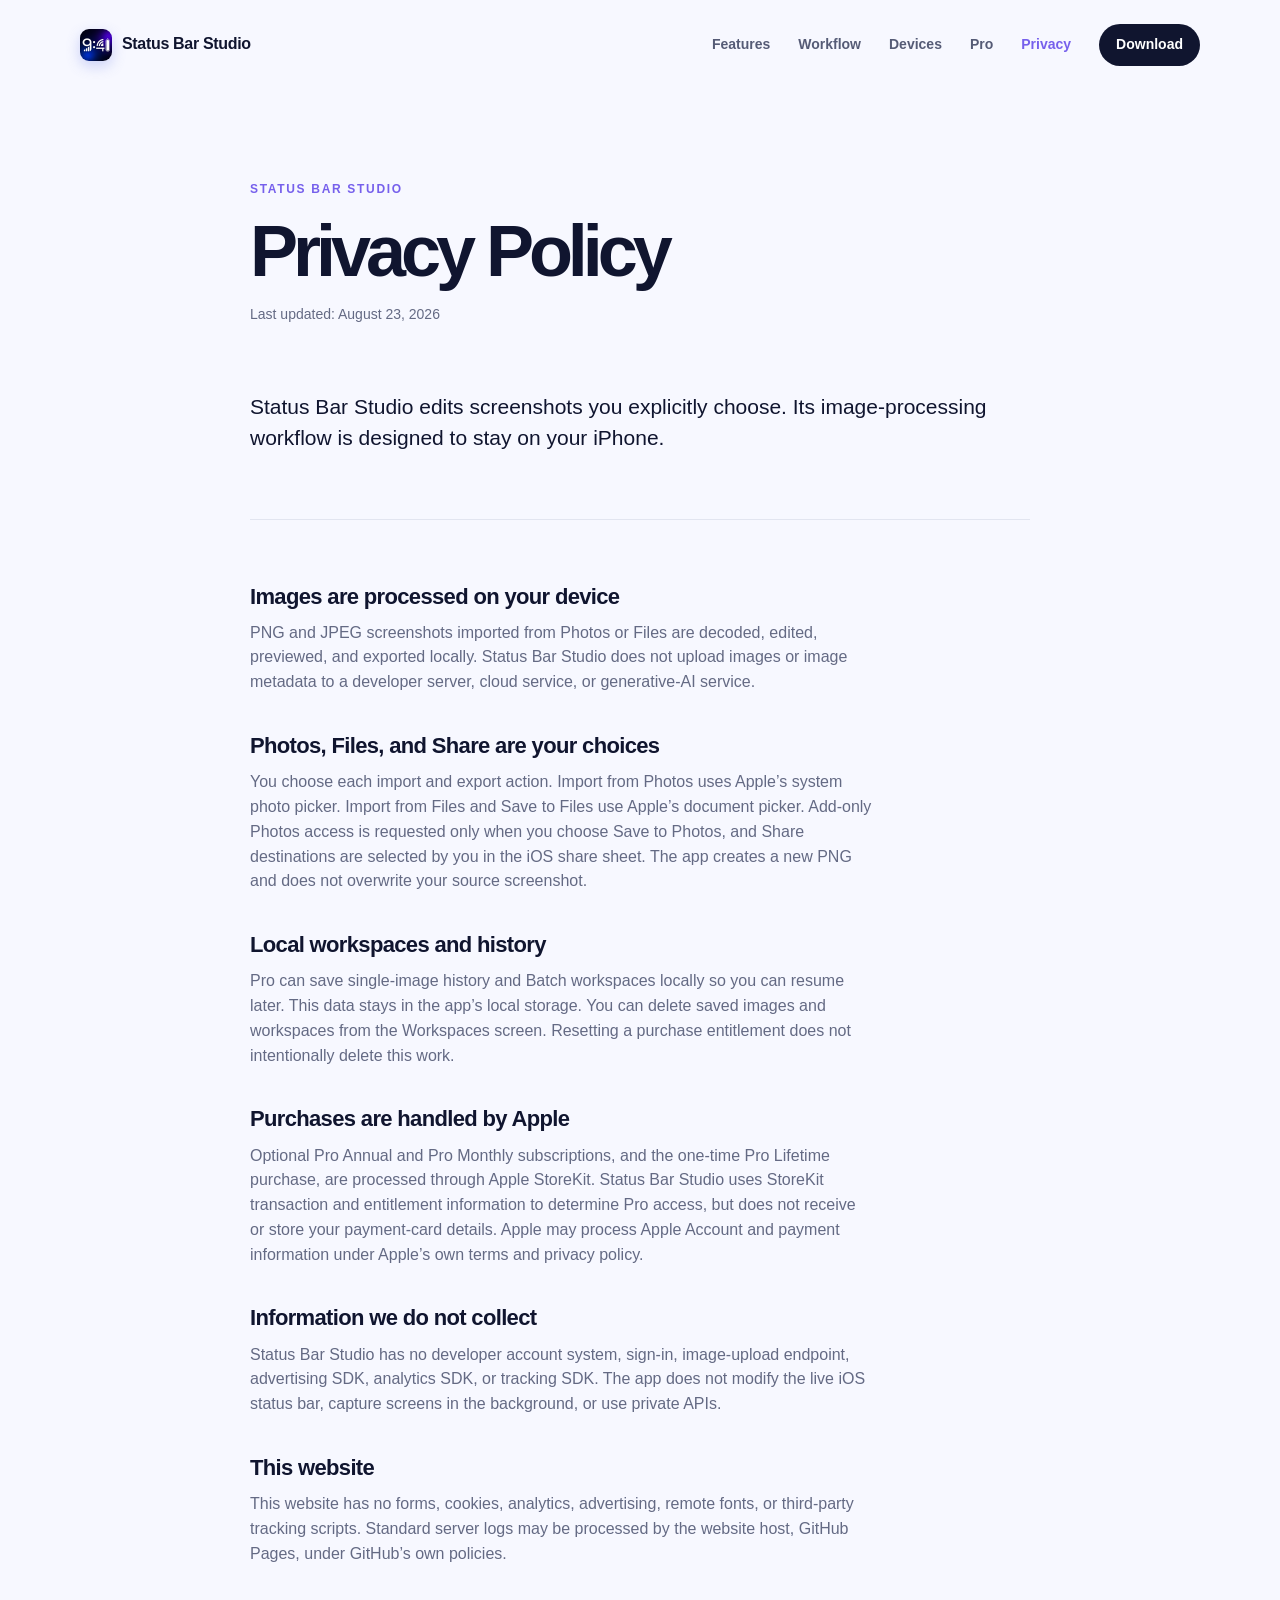
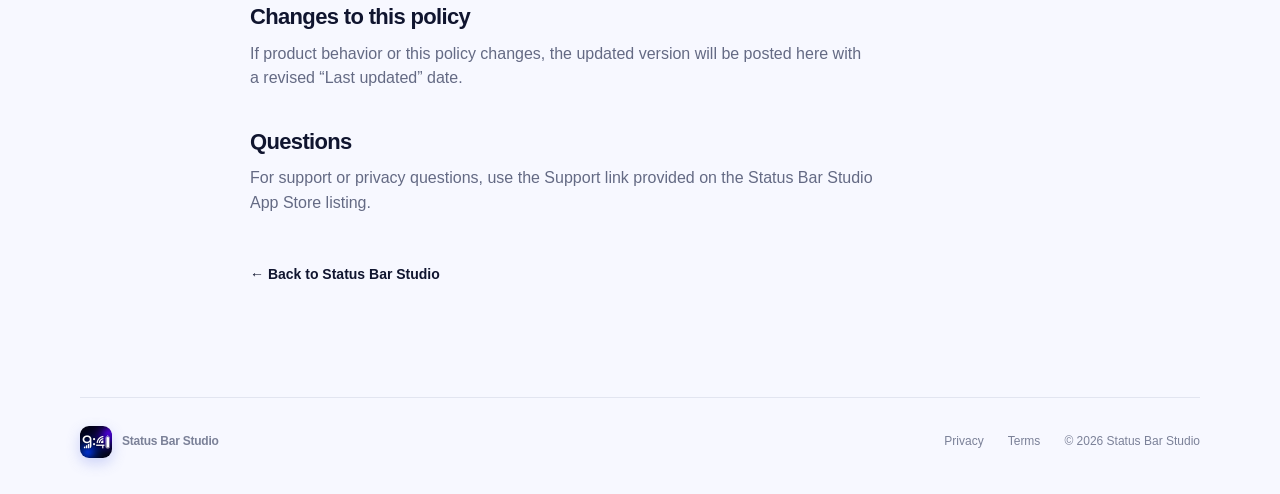
==== commit 35a0d6a5: "Add App Store download links" ====
--- a/privacy/index.html
+++ b/privacy/index.html
@@ -26,7 +26,7 @@
         <a href="../#devices">Devices</a>
         <a href="../#plans">Pro</a>
         <a href="./" aria-current="page">Privacy</a>
-        <a class="nav-cta" href="../#plans">Explore Pro</a>
+        <a class="nav-cta" href="https://apps.apple.com/app/id6801398367" aria-label="Download Status Bar Studio on the App Store">Download</a>
       </nav>
     </header>
 
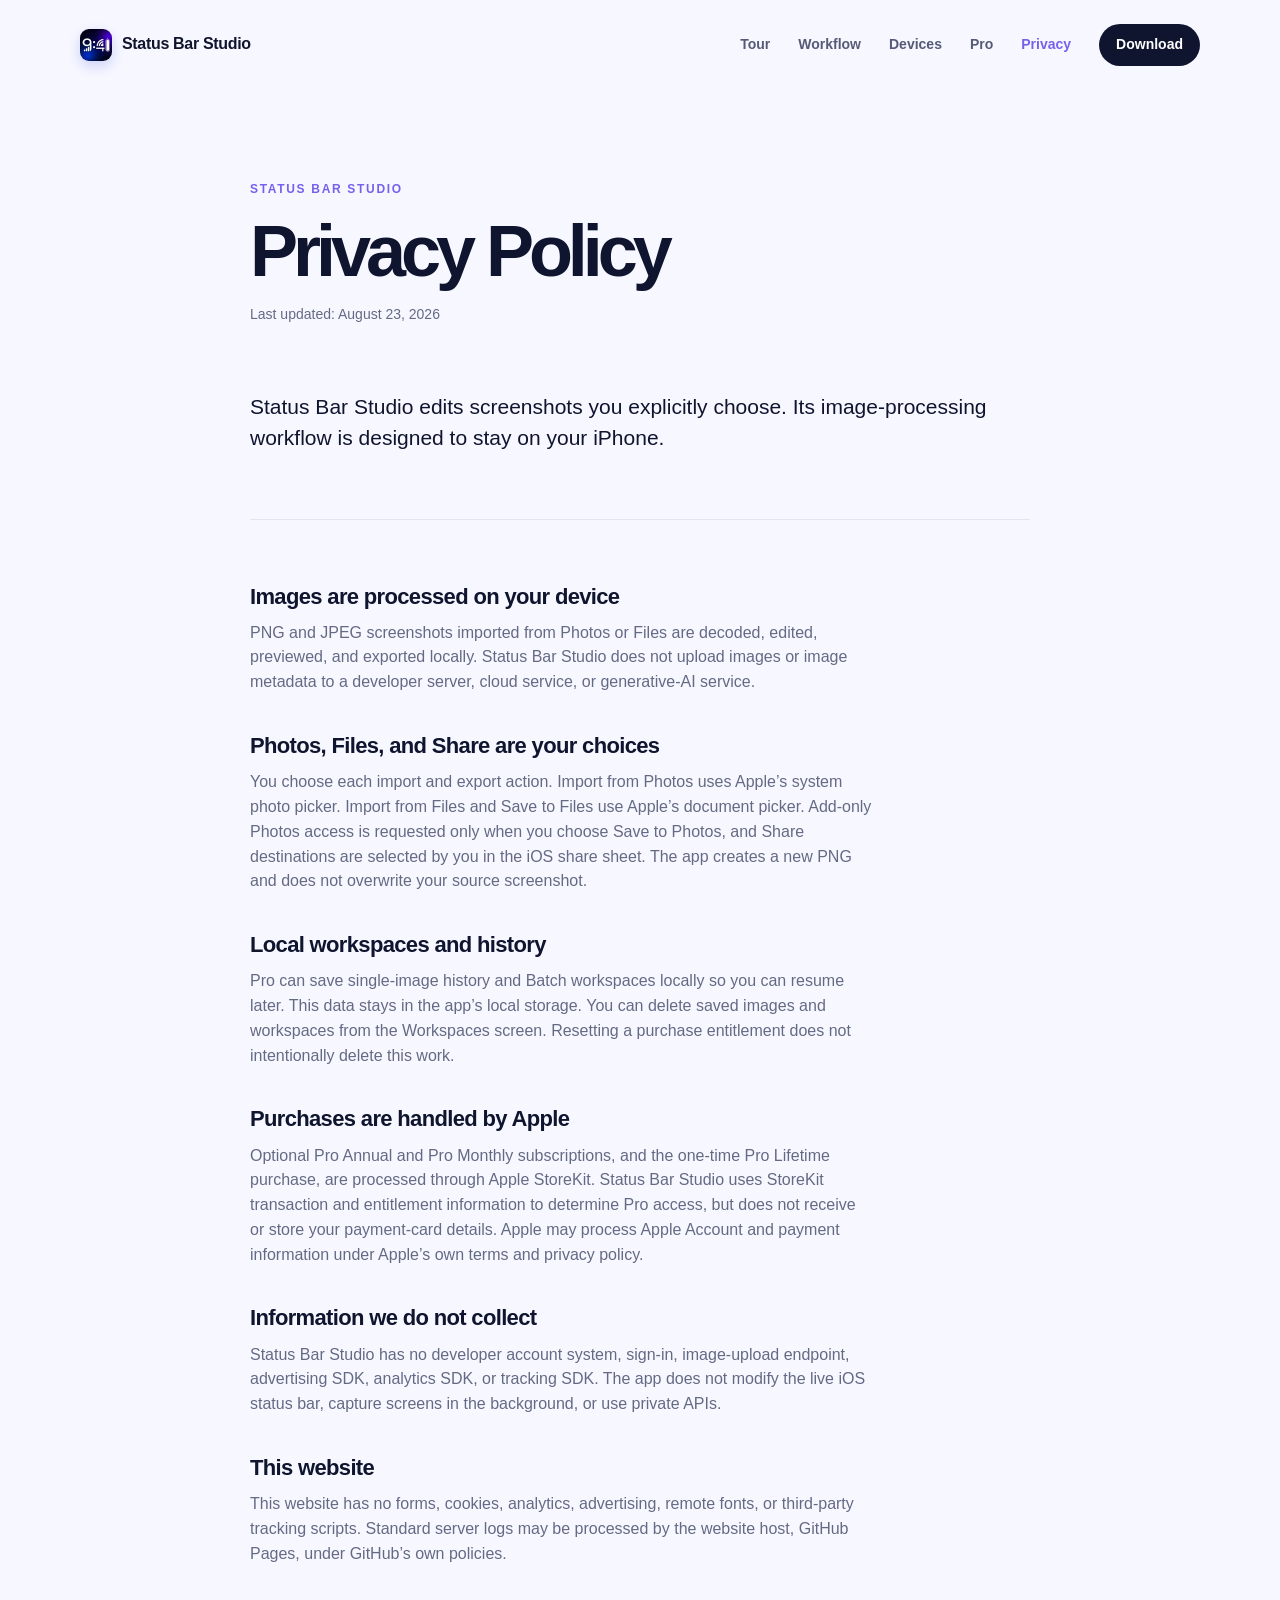
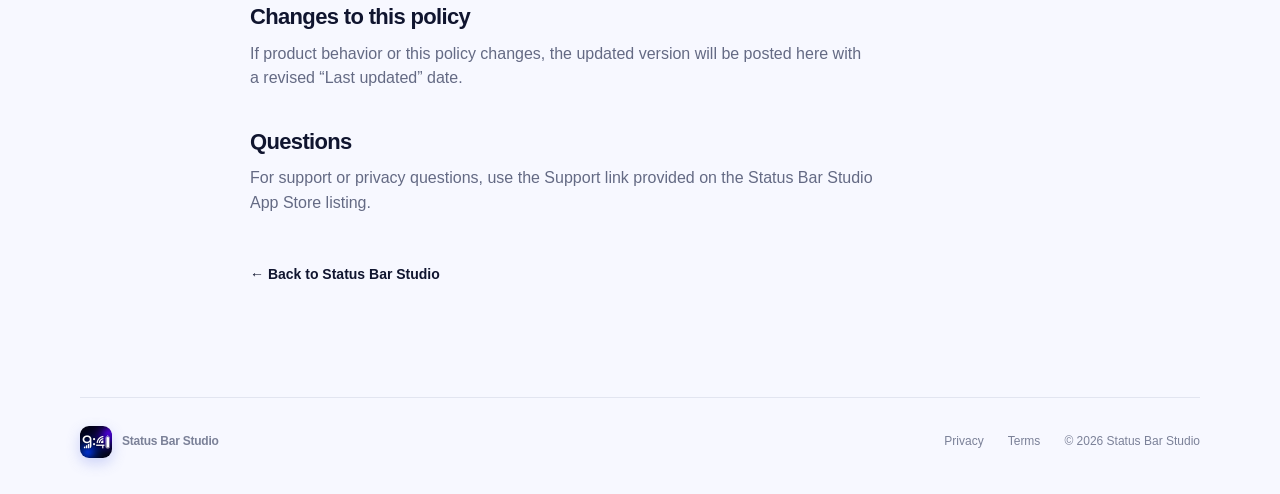
==== commit 893f30c2: "Add App Store marketing product tour" ====
--- a/privacy/index.html
+++ b/privacy/index.html
@@ -21,7 +21,7 @@
       <a class="brand" href="../" aria-label="Status Bar Studio home"><img class="brand-icon" src="../assets/app-icon.png" alt=""><span>Status Bar Studio</span></a>
       <button class="menu-toggle" type="button" aria-expanded="false" aria-controls="site-nav">Menu</button>
       <nav id="site-nav" class="site-nav" aria-label="Main navigation">
-        <a href="../#features">Features</a>
+        <a href="../#tour">Tour</a>
         <a href="../#workflow">Workflow</a>
         <a href="../#devices">Devices</a>
         <a href="../#plans">Pro</a>
--- a/styles.css
+++ b/styles.css
@@ -3,7 +3,9 @@
 .site-header .brand-icon,.site-footer .brand-icon{width:32px;height:32px;object-fit:cover;border-radius:9px;box-shadow:0 5px 14px #6877e64d}
 .skip-link{position:fixed;left:16px;top:-80px;z-index:100;padding:10px 14px;border-radius:10px;color:#fff;background:var(--ink);font-weight:750}.skip-link:focus{top:16px}.site-nav a[aria-current=page]{color:var(--purple)}
 .hero-screenshot{height:600px;display:grid;place-items:center;isolation:isolate}.hero-screenshot .glow{z-index:-1}.hero-screenshot .glow-one{left:34px;top:160px}.hero-screenshot .glow-two{right:35px;top:40px}.screenshot-shell{position:relative;z-index:1;width:286px;height:580px;overflow:hidden;border:7px solid #16192d;border-radius:42px;background:#eef0f8;box-shadow:0 28px 70px rgba(35,43,97,.25);transform:rotate(2deg)}.screenshot-shell img{display:block;width:100%;height:100%;object-fit:cover;object-position:top}.hero-screenshot .chip-top{right:22px;top:115px}.hero-screenshot .chip-bottom{left:8px;bottom:92px}
+.campaign-section{padding:112px 0 125px}.campaign-heading{display:grid;grid-template-columns:1.1fr .9fr;align-items:end;gap:60px}.campaign-heading h2{font-size:clamp(34px,4vw,52px);letter-spacing:-.055em;line-height:1.05;margin:0}.campaign-heading>p{max-width:440px;margin:0;color:var(--muted);font-size:17px}.campaign-gallery{display:grid;grid-template-columns:repeat(3,1fr);gap:20px}.campaign-slide{min-width:0;margin:0;padding:10px 10px 0;border:1px solid #182b4d;border-radius:28px;background:linear-gradient(155deg,#081b35,#080d20 72%,#1b1037);box-shadow:0 18px 45px rgba(31,42,97,.14);overflow:hidden}.campaign-slide img{display:block;width:100%;height:auto;aspect-ratio:1320/2868;object-fit:cover;border-radius:19px}.campaign-slide figcaption{display:flex;align-items:center;gap:10px;min-height:56px;padding:8px 8px 10px;color:#f7f9ff;font-size:14px}.campaign-slide figcaption span{color:#70d8ff;font-size:11px;font-weight:800;letter-spacing:.12em}.campaign-slide figcaption strong{font-weight:750}
 .pro-benefits{display:grid;grid-template-columns:repeat(4,1fr);gap:12px;margin:-10px 0 34px;padding:24px;border:1px solid var(--line);border-radius:24px;background:#fff}.pro-benefits span{display:flex;align-items:center;min-height:38px;color:#3d4569;font-size:13px;font-weight:700}.pro-benefits span::first-letter{color:var(--blue)}.plan-access{display:block;padding-top:15px;border-top:1px solid currentColor;color:inherit;font-size:12px;font-weight:700;opacity:.78}.plan-card h3{font-size:31px;letter-spacing:-.045em}.plan-card h3 span{line-height:1.35}.plan-card-featured .plan-access{border-color:#ffffff42}.plan-card-featured .popular{white-space:nowrap}.legal-content p{max-width:70ch}.legal-content a{text-decoration:underline;text-underline-offset:3px}
-@media(max-width:760px){.hero-screenshot{height:540px;margin-top:25px;transform:none}.screenshot-shell{width:252px;height:520px;border-width:6px;border-radius:36px}.hero-screenshot .chip-top{right:0;top:80px}.hero-screenshot .chip-bottom{left:0;bottom:55px}.trust-strip{flex-wrap:wrap;justify-content:center;column-gap:18px;row-gap:8px}.pro-benefits{grid-template-columns:1fr 1fr;padding:18px}.plan-card h3{font-size:29px}}
+@media(max-width:900px){.campaign-gallery{grid-template-columns:repeat(2,1fr)}}
+@media(max-width:760px){.hero-screenshot{height:540px;margin-top:25px;transform:none}.screenshot-shell{width:252px;height:520px;border-width:6px;border-radius:36px}.hero-screenshot .chip-top{right:0;top:80px}.hero-screenshot .chip-bottom{left:0;bottom:55px}.trust-strip{flex-wrap:wrap;justify-content:center;column-gap:18px;row-gap:8px}.campaign-section{padding:88px 0 94px}.campaign-heading{display:block}.campaign-heading>p{margin-top:22px}.campaign-gallery{grid-template-columns:none;grid-auto-flow:column;grid-auto-columns:min(82vw,320px);gap:14px;overflow-x:auto;scroll-snap-type:x mandatory;overscroll-behavior-inline:contain;padding:0 2px 16px;scrollbar-width:thin}.campaign-slide{scroll-snap-align:start}.pro-benefits{grid-template-columns:1fr 1fr;padding:18px}.plan-card h3{font-size:29px}}
 @media(max-width:390px){.hero h1{font-size:46px}.hero-actions{align-items:flex-start;flex-direction:column;gap:16px}.pro-benefits{grid-template-columns:1fr}.screenshot-shell{width:238px;height:495px}.hero-screenshot .glow-one{width:240px;height:240px;left:16px}}
 @media(prefers-reduced-motion:reduce){html{scroll-behavior:auto}.button{transition:none}.button:hover{transform:none}.screenshot-shell{transform:none}}
